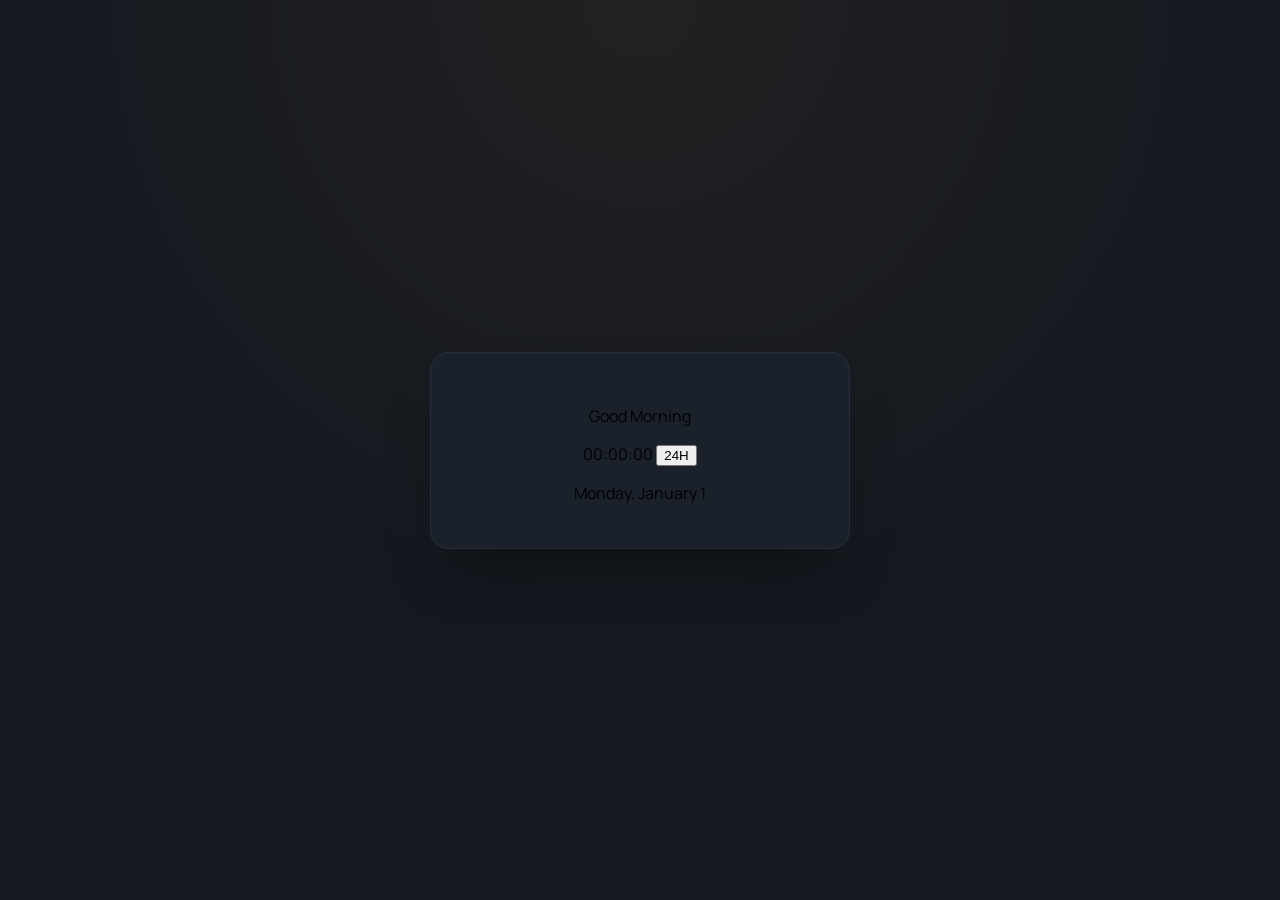
==== Digital-Clock/index.html @ 0e2e126e "Desk-Clock-App" ====
<!DOCTYPE html>
<html lang="en">
<head>
    <meta charset="UTF-8">
    <meta name="viewport" content="width=device-width, initial-scale=1.0">
    <title>Desk Clock</title>
    <link rel="preconnect" href="https://fonts.googleapis.com">
    <link rel="preconnect" href="https://fonts.gstatic.com" crossorigin>
    <link href="https://fonts.googleapis.com/css2?family=Share+Tech+Mono&family=Manrope:wght@400;500;700&display=swap" rel="stylesheet">
    <link rel="stylesheet" href="style.css" />
</head>
<body>
    <main class="clock-card">
        <p class="greeting" id="greeting">
            Good Morning
        </p>

        <div class="display">
            <span class="time" id="time">
                00:00:00
            </span>
            <button class="format-toggle" id="formatToggle" aria-pressed="false" aria-label="Switch to 12-hour format">
                24H
            </button>
        </div>

        <p class="date" id="date">
            Monday, January 1
        </p>

        <div class="segment-strip" aria-hidden="true">
            <span></span><span></span><span></span><span></span><span></span>
            <span></span><span></span><span></span><span></span><span></span>
        </div>
    </main>

    <script src="./script.js"></script>
    
</body>
</html>
---- Digital-Clock/style.css ----
:root{
    --bg: #14181f;
    --card: #1b212b;
    --card-edge: #262e3b;
    --amber: #ffb454;
    --amber-dim: #8a6a3a;
    --text-soft: #8891a1;
    --text-body: #cfd5e0;
}

*{
    box-sizing: border-box;
}

body{
    margin: 0;
    min-height: 100vh;
    display: flex;
    align-items: center;
    justify-content: center;
    background: var(--bg);
    background-image: radial-gradient(circle at 50% 0%, rgba(255, 180, 84, 0.06), transparent 60%);
    font-family: 'Manrope', sans-serif;
    padding: 24px;
}

.clock-card{
    width: min(420px , 100%);
    background: var(--card);
    border: 1px solid var(--card-edge);
    border-radius: 18px;
    padding: 36px 32px 28px;
    box-shadow:  0 30px 60px -25px rgba(0, 0, 0, 0.6),
    inset 0 1px 0 rgba(255, 255, 255, 0.03);
    text-align: center;
}
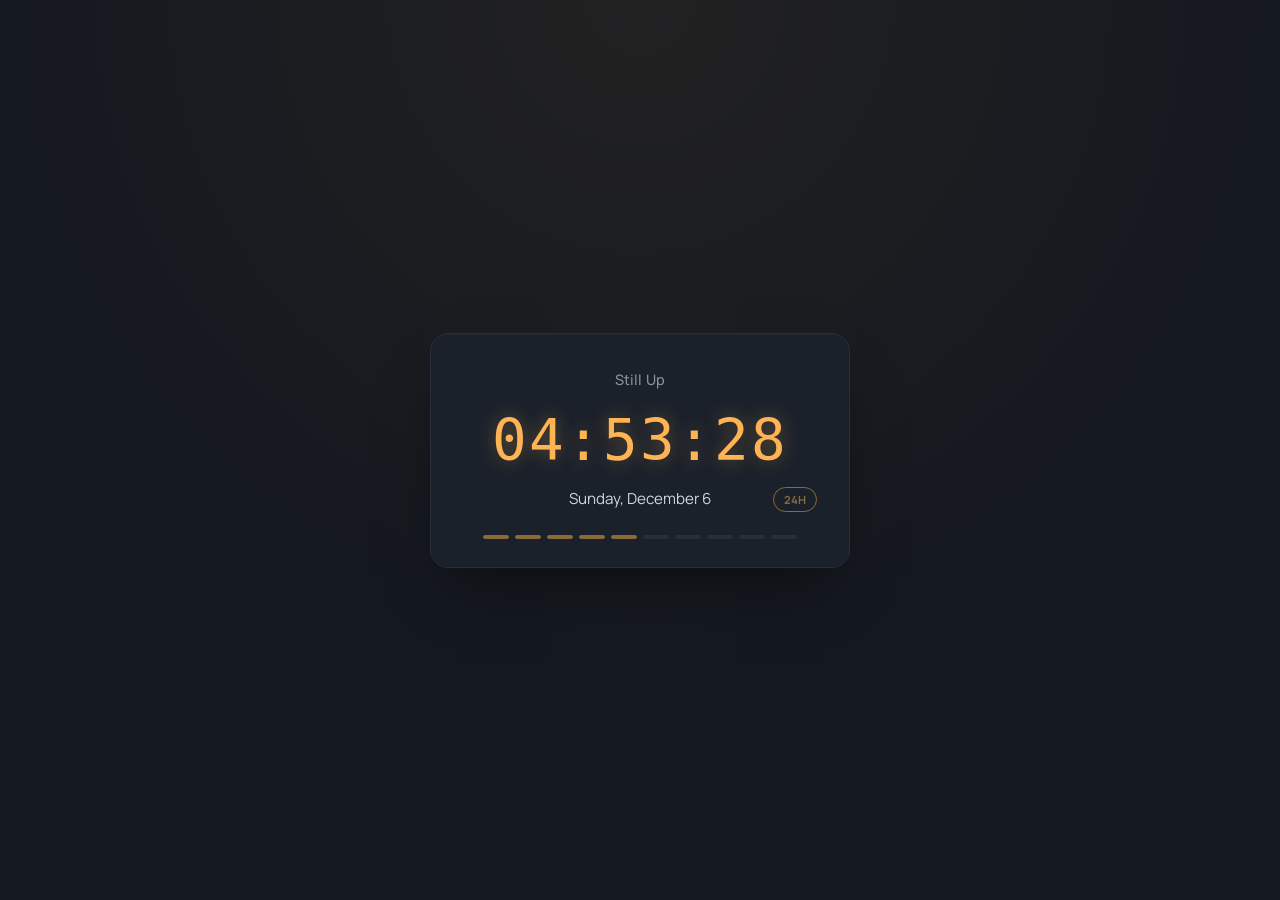
==== commit 55b6ad28: "Digital-Clock-Completed" ====
--- a/Digital-Clock/index.html
+++ b/Digital-Clock/index.html
@@ -7,6 +7,7 @@
     <link rel="preconnect" href="https://fonts.googleapis.com">
     <link rel="preconnect" href="https://fonts.gstatic.com" crossorigin>
     <link href="https://fonts.googleapis.com/css2?family=Share+Tech+Mono&family=Manrope:wght@400;500;700&display=swap" rel="stylesheet">
+    <link rel="shortcut icon" href="./icons8-digital-clock-24.png" type="image/x-icon">
     <link rel="stylesheet" href="style.css" />
 </head>
 <body>
--- a/Digital-Clock/style.css
+++ b/Digital-Clock/style.css
@@ -35,3 +35,78 @@
     text-align: center;
 }
 
+.greeting{
+    margin: 0 0 18px;
+    font-size: 0.9rem;
+    font-weight: 500;
+    color: var(--text-soft);
+    letter-spacing: 0.02px;
+}
+
+.display{
+    position: relative;
+    display: flex;
+    align-items: baseline;
+    justify-content: center;
+    gap: 12px;
+}
+
+.time{
+    font-family:  'Share Tech Mono', monospace;
+    font-size: clamp(2.6rem, 11vw, 3.6rem);
+    color: var(--amber);
+    letter-spacing: 0.04em;
+    text-shadow: 0 0 18px rgba(255, 180, 84, 0.35);
+    font-variant-numeric: tabular-nums;
+}
+
+.format-toggle{
+    position:absolute;
+    right: 0;
+    bottom: -38px;
+    font-family: 'Manrope', sans-serif;
+    font-size: 0.7rem;
+    font-weight: 700;
+    color: var(--amber-dim);
+    background: transparent;
+    border: 1px solid var(--amber-dim);
+    border-radius: 999px;
+    padding: 4px 10px;
+    cursor: pointer;
+    transition: color 0.2s ease , border-color 0.2s ease;
+}
+
+.format-toggle:hover,.format-toggle:focus-visible{
+    color: var(--amber);
+    border-color: var(--amber);
+    outline: none;
+}
+
+.date{
+    margin: 14px 0 0;
+    font-size: 0.95rem;
+    color: var(--text-body);
+}
+
+.segment-strip{
+    margin-top: 26px;
+    display: flex;
+    justify-content: center;
+    gap: 6px;
+}
+
+.segment-strip span{
+    width: 26px;
+    height: 4px;
+    border-radius: 2px;
+    background: var(--card-edge);
+}
+
+@media (prefers-reduced-motion: no-preference){
+    .time{
+        transition: text-shadow 0.3s ease;
+    }
+}
+
+
+
